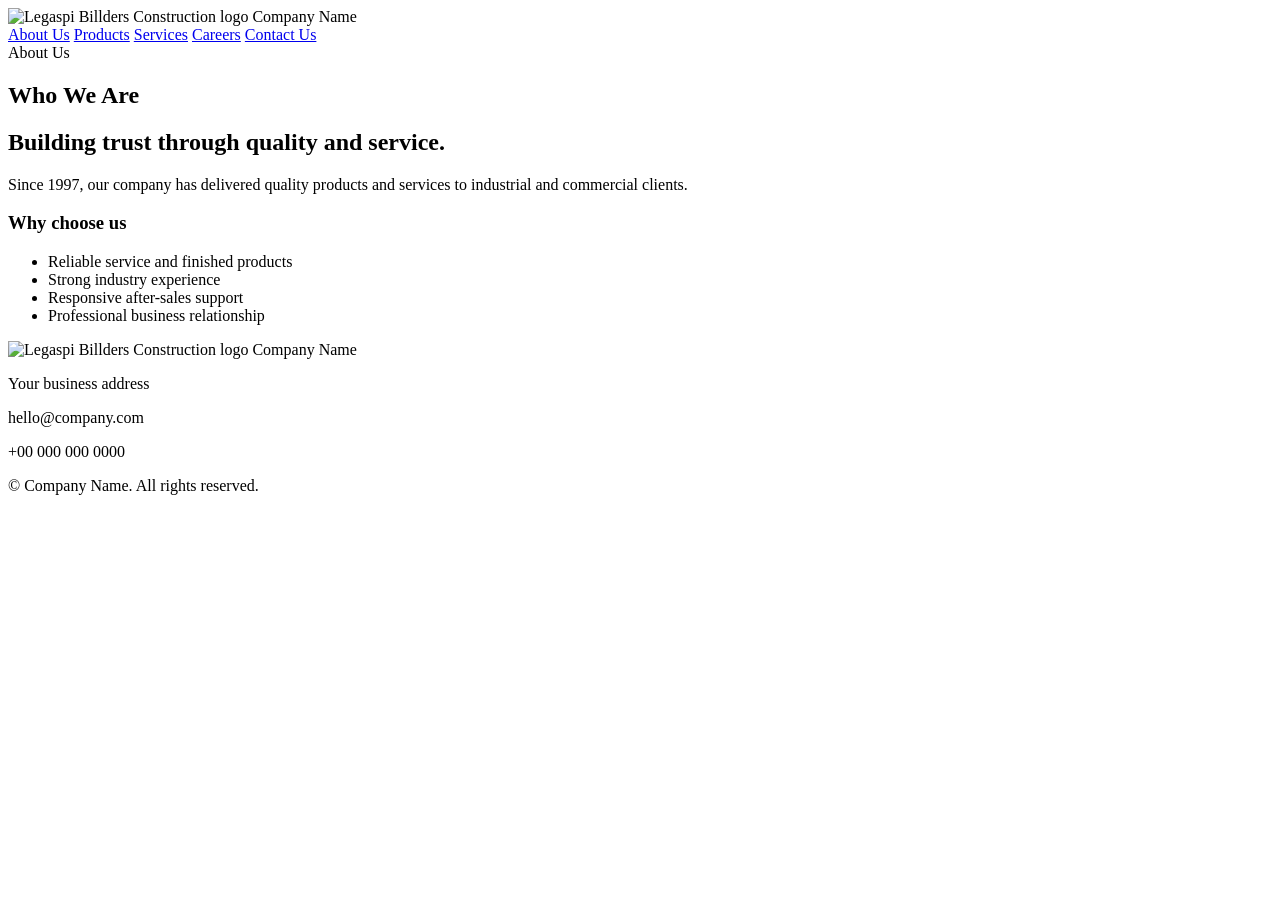
==== about.html @ e93a600a "Add files via upload" ====
<!DOCTYPE html>
<html lang="en">
  <head>
    <meta charset="UTF-8" />
    <meta name="viewport" content="width=device-width, initial-scale=1.0" />
    <title>About | Company Name</title>
    <meta name="description" content="Learn more about the company background, values, and experience." />
    <link rel="preconnect" href="https://fonts.googleapis.com" />
    <link rel="preconnect" href="https://fonts.gstatic.com" crossorigin />
    <link href="https://fonts.googleapis.com/css2?family=Inter:wght@400;500;600;700;800&display=swap" rel="stylesheet" />
    <link rel="stylesheet" href="css/style.css" />
  </head>
  <body>
    <header class="site-header">
      <div class="container nav">
        <div class="brand">
          <img src="assets/logo.png" alt="Legaspi Billders Construction logo" class="brand-logo" />
          <span id="brand-name">Company Name</span>
        </div>
        <nav class="main-nav" aria-label="Main navigation">
          <a href="index.html">About Us</a>
          <a href="products.html">Products</a>
          <a href="services.html">Services</a>
          <a href="careers.html">Careers</a>
          <a href="contact.html">Contact Us</a>
        </nav>
      </div>
    </header>

    <main>
      <section class="page-hero small-hero">
        <div class="page-hero-overlay"></div>
        <div class="container page-hero-inner">
          <span class="section-tag light">About Us</span>
          <h1>Who We Are</h1>
        </div>
      </section>

      <section class="section">
        <div class="container content-grid">
          <div>
            <h2 id="about-title">Building trust through quality and service.</h2>
            <p id="about-summary">
              Since 1997, our company has delivered quality products and services to industrial and commercial clients.
            </p>
          </div>
          <div class="info-panel">
            <h3>Why choose us</h3>
            <ul>
              <li>Reliable service and finished products</li>
              <li>Strong industry experience</li>
              <li>Responsive after-sales support</li>
              <li>Professional business relationship</li>
            </ul>
          </div>
        </div>
      </section>
    </main>

    <footer class="site-footer">
      <div class="container footer-inner">
        <div>
          <div class="brand footer-brand">
            <img src="assets/logo.png" alt="Legaspi Billders Construction logo" class="brand-logo footer-logo" />
            <span id="footer-brand">Company Name</span>
          </div>
          <p id="footer-address">Your business address</p>
        </div>
        <div>
          <p id="footer-contact">hello@company.com</p>
          <p id="footer-phone">+00 000 000 0000</p>
        </div>
      </div>
      <div class="container footer-bottom">
        <p>© <span id="year"></span> <span id="company-short">Company Name</span>. All rights reserved.</p>
      </div>
    </footer>

    <script src="js/site-data.js"></script>
  </body>
</html>
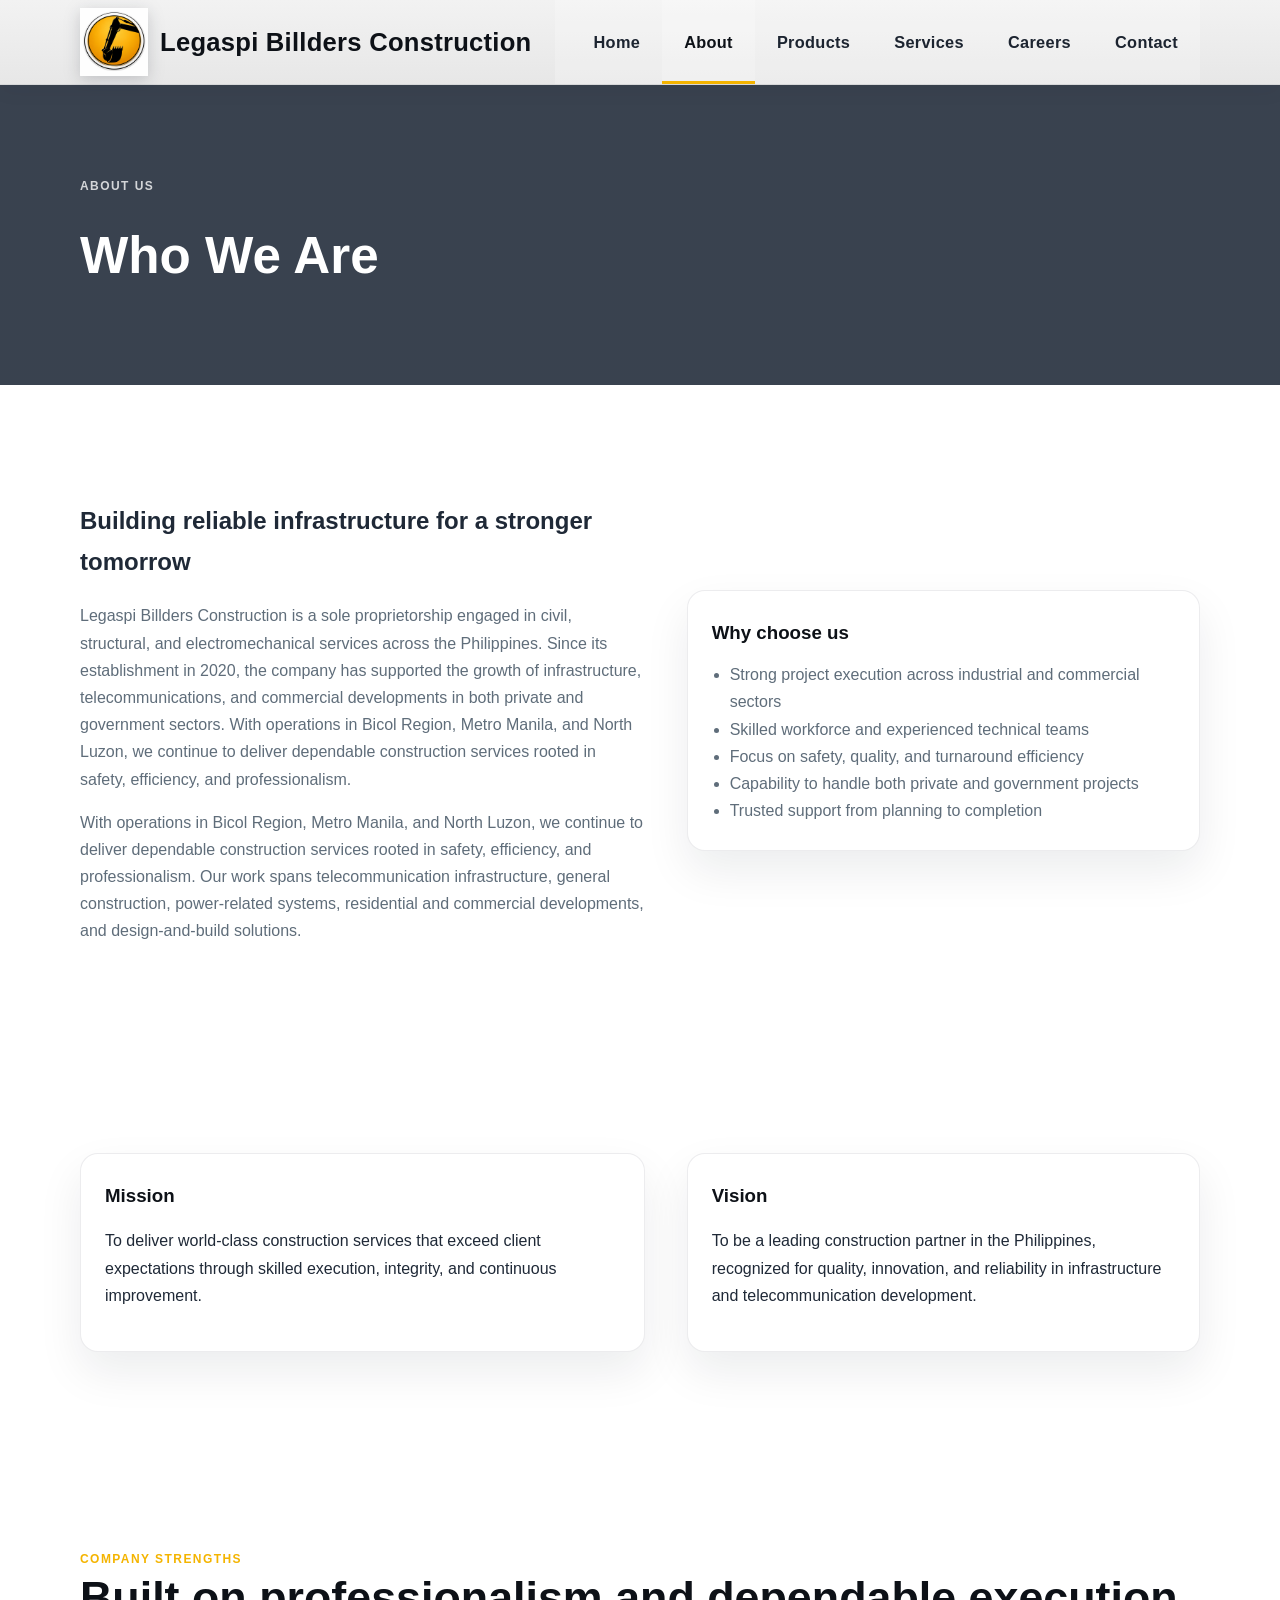
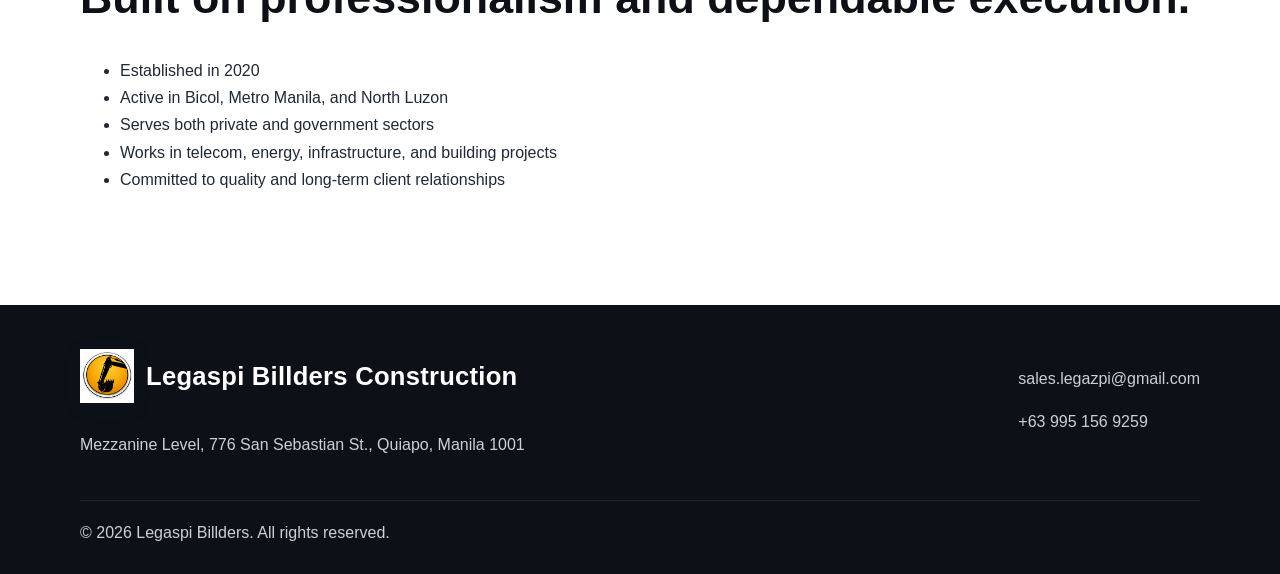
==== commit 3fe5be9f: "Add files via upload" ====
--- a/about.html
+++ b/about.html
@@ -3,8 +3,8 @@
   <head>
     <meta charset="UTF-8" />
     <meta name="viewport" content="width=device-width, initial-scale=1.0" />
-    <title>About | Company Name</title>
-    <meta name="description" content="Learn more about the company background, values, and experience." />
+    <title>About | Legaspi Billders Construction</title>
+    <meta name="description" content="Learn more about Legaspi Billders Construction, our mission, vision, and commitment to dependable construction across the Philippines." />
     <link rel="preconnect" href="https://fonts.googleapis.com" />
     <link rel="preconnect" href="https://fonts.gstatic.com" crossorigin />
     <link href="https://fonts.googleapis.com/css2?family=Inter:wght@400;500;600;700;800&display=swap" rel="stylesheet" />
@@ -15,14 +15,15 @@
       <div class="container nav">
         <div class="brand">
           <img src="assets/logo.png" alt="Legaspi Billders Construction logo" class="brand-logo" />
-          <span id="brand-name">Company Name</span>
+          <span id="brand-name">Legaspi Billders Construction</span>
         </div>
         <nav class="main-nav" aria-label="Main navigation">
-          <a href="index.html">About Us</a>
+          <a href="index.html">Home</a>
+          <a href="about.html" class="active">About</a>
           <a href="products.html">Products</a>
           <a href="services.html">Services</a>
           <a href="careers.html">Careers</a>
-          <a href="contact.html">Contact Us</a>
+          <a href="contact.html">Contact</a>
         </nav>
       </div>
     </header>
@@ -39,20 +40,53 @@
       <section class="section">
         <div class="container content-grid">
           <div>
-            <h2 id="about-title">Building trust through quality and service.</h2>
+            <h2 id="about-title">Building reliable infrastructure for a stronger tomorrow</h2>
             <p id="about-summary">
-              Since 1997, our company has delivered quality products and services to industrial and commercial clients.
+              Legaspi Billders Construction is a sole proprietorship engaged in civil, structural, and electromechanical services across the Philippines. Since its establishment in 2020, the company has supported the growth of infrastructure, telecommunications, and commercial developments in both private and government sectors.
+            </p>
+            <p>
+              With operations in Bicol Region, Metro Manila, and North Luzon, we continue to deliver dependable construction services rooted in safety, efficiency, and professionalism. Our work spans telecommunication infrastructure, general construction, power-related systems, residential and commercial developments, and design-and-build solutions.
             </p>
           </div>
           <div class="info-panel">
             <h3>Why choose us</h3>
-            <ul>
-              <li>Reliable service and finished products</li>
-              <li>Strong industry experience</li>
-              <li>Responsive after-sales support</li>
-              <li>Professional business relationship</li>
+            <ul id="why-list">
+              <li>Strong project execution across industrial and commercial sectors</li>
+              <li>Skilled workforce and experienced technical teams</li>
+              <li>Focus on safety, quality, and turnaround efficiency</li>
+              <li>Capability to handle both private and government projects</li>
+              <li>Trusted support from planning to completion</li>
             </ul>
           </div>
+        </div>
+      </section>
+
+      <section class="section">
+        <div class="container two-col">
+          <div class="info-panel">
+            <h3>Mission</h3>
+            <p id="mission-text">To deliver world-class construction services that exceed client expectations through skilled execution, integrity, and continuous improvement.</p>
+          </div>
+          <div class="info-panel">
+            <h3>Vision</h3>
+            <p id="vision-text">To be a leading construction partner in the Philippines, recognized for quality, innovation, and reliability in infrastructure and telecommunication development.</p>
+          </div>
+        </div>
+      </section>
+
+      <section class="section">
+        <div class="container">
+          <div class="section-header">
+            <span class="section-tag">Company strengths</span>
+            <h2>Built on professionalism and dependable execution.</h2>
+          </div>
+          <ul class="check-list" id="strengths-list">
+            <li>Established in 2020</li>
+            <li>Active in Bicol, Metro Manila, and North Luzon</li>
+            <li>Serves both private and government sectors</li>
+            <li>Works in telecom, energy, infrastructure, and building projects</li>
+            <li>Committed to quality and long-term client relationships</li>
+          </ul>
         </div>
       </section>
     </main>
@@ -62,17 +96,17 @@
         <div>
           <div class="brand footer-brand">
             <img src="assets/logo.png" alt="Legaspi Billders Construction logo" class="brand-logo footer-logo" />
-            <span id="footer-brand">Company Name</span>
+            <span id="footer-brand">Legaspi Billders Construction</span>
           </div>
-          <p id="footer-address">Your business address</p>
+          <p id="footer-address">Mezzanine Level, 776 San Sebastian St., Quiapo, Manila 1001</p>
         </div>
         <div>
-          <p id="footer-contact">hello@company.com</p>
-          <p id="footer-phone">+00 000 000 0000</p>
+          <p id="footer-contact">sales.legazpi@gmail.com</p>
+          <p id="footer-phone">+63 995 156 9259</p>
         </div>
       </div>
       <div class="container footer-bottom">
-        <p>© <span id="year"></span> <span id="company-short">Company Name</span>. All rights reserved.</p>
+        <p>© <span id="year"></span> <span id="company-short">Legaspi Billders Construction</span>. All rights reserved.</p>
       </div>
     </footer>
 
--- a/css/style.css
+++ b/css/style.css
@@ -0,0 +1,452 @@
+:root {
+  --primary: #111827;
+  --primary-dark: #0d1117;
+  --secondary: #f1f5f9;
+  --accent: #f4b400;
+  --accent-soft: #f8d767;
+  --text: #1f2937;
+  --muted: #5f6d7a;
+  --white: #ffffff;
+  --border: rgba(15, 23, 42, 0.08);
+  --shadow: 0 20px 45px rgba(15, 23, 42, 0.08);
+  --radius: 18px;
+}
+
+* {
+  box-sizing: border-box;
+}
+
+html {
+  scroll-behavior: smooth;
+}
+
+body {
+  margin: 0;
+  font-family: "Inter", sans-serif;
+  color: var(--text);
+  background: #fff;
+  line-height: 1.7;
+}
+
+a {
+  color: inherit;
+  text-decoration: none;
+}
+
+img {
+  max-width: 100%;
+  display: block;
+}
+
+.container {
+  width: min(1120px, calc(100% - 32px));
+  margin: 0 auto;
+}
+
+.site-header {
+  position: sticky;
+  top: 0;
+  z-index: 50;
+  background: linear-gradient(180deg, #f2f2f2 0%, #e7e7e7 100%);
+  border-bottom: 1px solid rgba(17, 24, 39, 0.12);
+  box-shadow: 0 8px 18px rgba(17, 24, 39, 0.04);
+}
+
+.nav {
+  display: flex;
+  align-items: center;
+  justify-content: space-between;
+  min-height: 84px;
+  gap: 24px;
+}
+
+.brand {
+  display: inline-flex;
+  align-items: center;
+  gap: 12px;
+  font-size: clamp(1.1rem, 2vw, 1.75rem);
+  font-weight: 900;
+  letter-spacing: 0.01em;
+  color: var(--primary-dark);
+  line-height: 1.12;
+}
+
+.brand-logo {
+  width: 68px;
+  height: 68px;
+  object-fit: contain;
+  display: block;
+  filter: drop-shadow(0 4px 8px rgba(17, 24, 39, 0.18));
+}
+
+.footer-logo {
+  width: 54px;
+  height: 54px;
+}
+
+.main-nav {
+  display: flex;
+  align-items: stretch;
+  gap: 0;
+  font-size: 1.02rem;
+  background: rgba(255, 255, 255, 0.2);
+  flex: 1;
+  justify-content: flex-end;
+}
+
+.main-nav a {
+  color: #1c2430;
+  transition: all 0.2s ease;
+  padding: 24px 22px 19px;
+  min-height: 84px;
+  display: inline-flex;
+  align-items: center;
+  justify-content: center;
+  border-bottom: 3px solid transparent;
+  font-weight: 700;
+  letter-spacing: 0.02em;
+}
+
+.main-nav a:hover,
+.main-nav a.active {
+  color: var(--primary-dark);
+  border-bottom-color: var(--accent);
+  background: rgba(255, 255, 255, 0.18);
+}
+
+.hero {
+  position: relative;
+  min-height: 540px;
+  display: flex;
+  align-items: center;
+  background-image: linear-gradient(rgba(11, 27, 47, 0.6), rgba(11, 27, 47, 0.6)), url("https://images.unsplash.com/photo-1522202176988-66273c2fd55f?auto=format&fit=crop&w=1600&q=80");
+  background-size: cover;
+  background-position: center;
+}
+
+.hero-overlay {
+  position: absolute;
+  inset: 0;
+  background: linear-gradient(90deg, rgba(7, 22, 38, 0.7), rgba(7, 22, 38, 0.35));
+}
+
+.hero-inner {
+  position: relative;
+  z-index: 1;
+  padding: 80px 0;
+}
+
+.hero-copy {
+  max-width: 640px;
+  color: var(--white);
+}
+
+.eyebrow,
+.section-tag {
+  display: inline-block;
+  font-size: 0.75rem;
+  font-weight: 800;
+  letter-spacing: 0.12em;
+  text-transform: uppercase;
+  color: var(--accent);
+}
+
+.section-tag.light {
+  color: rgba(255, 255, 255, 0.78);
+}
+
+.hero h1 {
+  margin: 14px 0 18px;
+  font-size: clamp(2.3rem, 5vw, 4rem);
+  line-height: 1.1;
+}
+
+.hero p {
+  margin: 0;
+  color: rgba(255, 255, 255, 0.9);
+  font-size: 1.08rem;
+}
+
+.hero-actions {
+  display: flex;
+  gap: 16px;
+  margin-top: 28px;
+  flex-wrap: wrap;
+}
+
+.btn {
+  display: inline-flex;
+  align-items: center;
+  justify-content: center;
+  min-height: 48px;
+  padding: 0 22px;
+  border-radius: 999px;
+  font-weight: 700;
+  border: 1px solid transparent;
+  transition: transform 0.2s ease, opacity 0.2s ease;
+}
+
+.btn:hover {
+  transform: translateY(-1px);
+}
+
+.btn-primary {
+  background: linear-gradient(135deg, var(--accent) 0%, var(--accent-soft) 100%);
+  color: var(--primary-dark);
+  box-shadow: 0 10px 18px rgba(244, 180, 0, 0.22);
+}
+
+.btn-secondary {
+  background: transparent;
+  border-color: rgba(255, 255, 255, 0.45);
+  color: var(--white);
+}
+
+.section {
+  padding: 96px 0;
+}
+
+.two-col,
+.content-grid,
+.contact-grid {
+  display: grid;
+  grid-template-columns: 1.1fr 1fr;
+  gap: 42px;
+  align-items: center;
+}
+
+.section-header {
+  margin-bottom: 32px;
+}
+
+.section-header h2,
+.intro h2,
+.cta-box h2 {
+  margin: 0;
+  font-size: clamp(2rem, 4vw, 2.8rem);
+  line-height: 1.2;
+  color: var(--primary-dark);
+}
+
+.intro p,
+.content-grid p,
+.info-panel li,
+.contact-card p,
+.info-box p {
+  color: var(--muted);
+}
+
+.card-grid {
+  display: grid;
+  grid-template-columns: repeat(3, minmax(0, 1fr));
+  gap: 24px;
+}
+
+.wide-grid {
+  grid-template-columns: repeat(2, minmax(0, 1fr));
+}
+
+.service-card,
+.info-box,
+.contact-card,
+.info-panel {
+  background: var(--white);
+  border: 1px solid var(--border);
+  border-radius: var(--radius);
+  box-shadow: var(--shadow);
+}
+
+.service-card {
+  padding: 26px 22px;
+}
+
+.service-card h3,
+.info-box h3,
+.contact-card h3,
+.info-panel h3 {
+  margin-top: 0;
+  margin-bottom: 8px;
+  color: var(--primary-dark);
+}
+
+.service-card p,
+.info-box p,
+.contact-card p,
+.info-panel li {
+  margin: 0;
+  color: var(--muted);
+}
+
+.highlight-band {
+  background: #f8fafc;
+  border-top: 1px solid var(--border);
+  border-bottom: 1px solid var(--border);
+}
+
+.three-col {
+  display: grid;
+  grid-template-columns: repeat(3, minmax(0, 1fr));
+  gap: 22px;
+}
+
+.info-box {
+  padding: 24px 20px;
+}
+
+.cta-section {
+  padding-top: 16px;
+}
+
+.cta-box {
+  padding: 38px 30px;
+  background: linear-gradient(135deg, #edf3fb, #f9fbfd);
+  border: 1px solid var(--border);
+  border-radius: var(--radius);
+  display: flex;
+  align-items: center;
+  justify-content: space-between;
+  gap: 28px;
+}
+
+.site-footer {
+  background: var(--primary-dark);
+  color: rgba(255, 255, 255, 0.8);
+  padding-top: 44px;
+}
+
+.footer-inner {
+  display: flex;
+  justify-content: space-between;
+  align-items: flex-start;
+  gap: 24px;
+}
+
+.footer-bottom {
+  border-top: 1px solid rgba(255, 255, 255, 0.08);
+  margin-top: 26px;
+  padding: 18px 0 28px;
+}
+
+.footer-bottom p {
+  margin: 0;
+}
+
+.site-footer .brand {
+  color: var(--white);
+}
+
+.footer-brand {
+  margin-bottom: 12px;
+}
+
+.page-hero {
+  position: relative;
+  min-height: 300px;
+  display: flex;
+  align-items: center;
+  background-image: linear-gradient(rgba(15, 23, 42, 0.75), rgba(15, 23, 42, 0.75)), url("https://images.unsplash.com/photo-1486406146926-c627a92ad1ab?auto=format&fit=crop&w=1600&q=80");
+  background-size: cover;
+  background-position: center;
+}
+
+.page-hero-overlay {
+  position: absolute;
+  inset: 0;
+  background: rgba(13, 25, 39, 0.28);
+}
+
+.page-hero-inner {
+  position: relative;
+  z-index: 1;
+  padding: 70px 0;
+  color: var(--white);
+}
+
+.page-hero h1 {
+  margin: 14px 0 0;
+  font-size: clamp(2.2rem, 4vw, 3.4rem);
+}
+
+.info-panel {
+  padding: 26px 24px;
+}
+
+.info-panel ul {
+  margin: 12px 0 0;
+  padding-left: 18px;
+}
+
+.contact-grid {
+  align-items: start;
+}
+
+.contact-card {
+  padding: 28px 24px;
+}
+
+.contact-form {
+  display: grid;
+  gap: 14px;
+  margin-top: 18px;
+}
+
+.contact-form input,
+.contact-form textarea {
+  width: 100%;
+  border: 1px solid var(--border);
+  border-radius: 12px;
+  padding: 14px 16px;
+  font: inherit;
+  background: rgba(255, 255, 255, 0.85);
+}
+
+.contact-form textarea {
+  resize: vertical;
+  min-height: 120px;
+}
+
+.contact-form .btn {
+  width: fit-content;
+  border: none;
+  cursor: pointer;
+}
+
+@media (max-width: 900px) {
+  .card-grid,
+  .three-col,
+  .two-col,
+  .content-grid,
+  .contact-grid,
+  .wide-grid {
+    grid-template-columns: 1fr;
+  }
+
+  .nav {
+    flex-direction: column;
+    justify-content: center;
+    gap: 12px;
+    padding: 18px 0;
+  }
+
+  .brand {
+    font-size: 1.25rem;
+  }
+
+  .main-nav {
+    flex-wrap: wrap;
+    justify-content: center;
+    width: 100%;
+    gap: 0;
+  }
+
+  .main-nav a {
+    min-height: auto;
+    padding: 14px 16px 12px;
+  }
+
+  .cta-box,
+  .footer-inner {
+    flex-direction: column;
+    align-items: flex-start;
+  }
+}
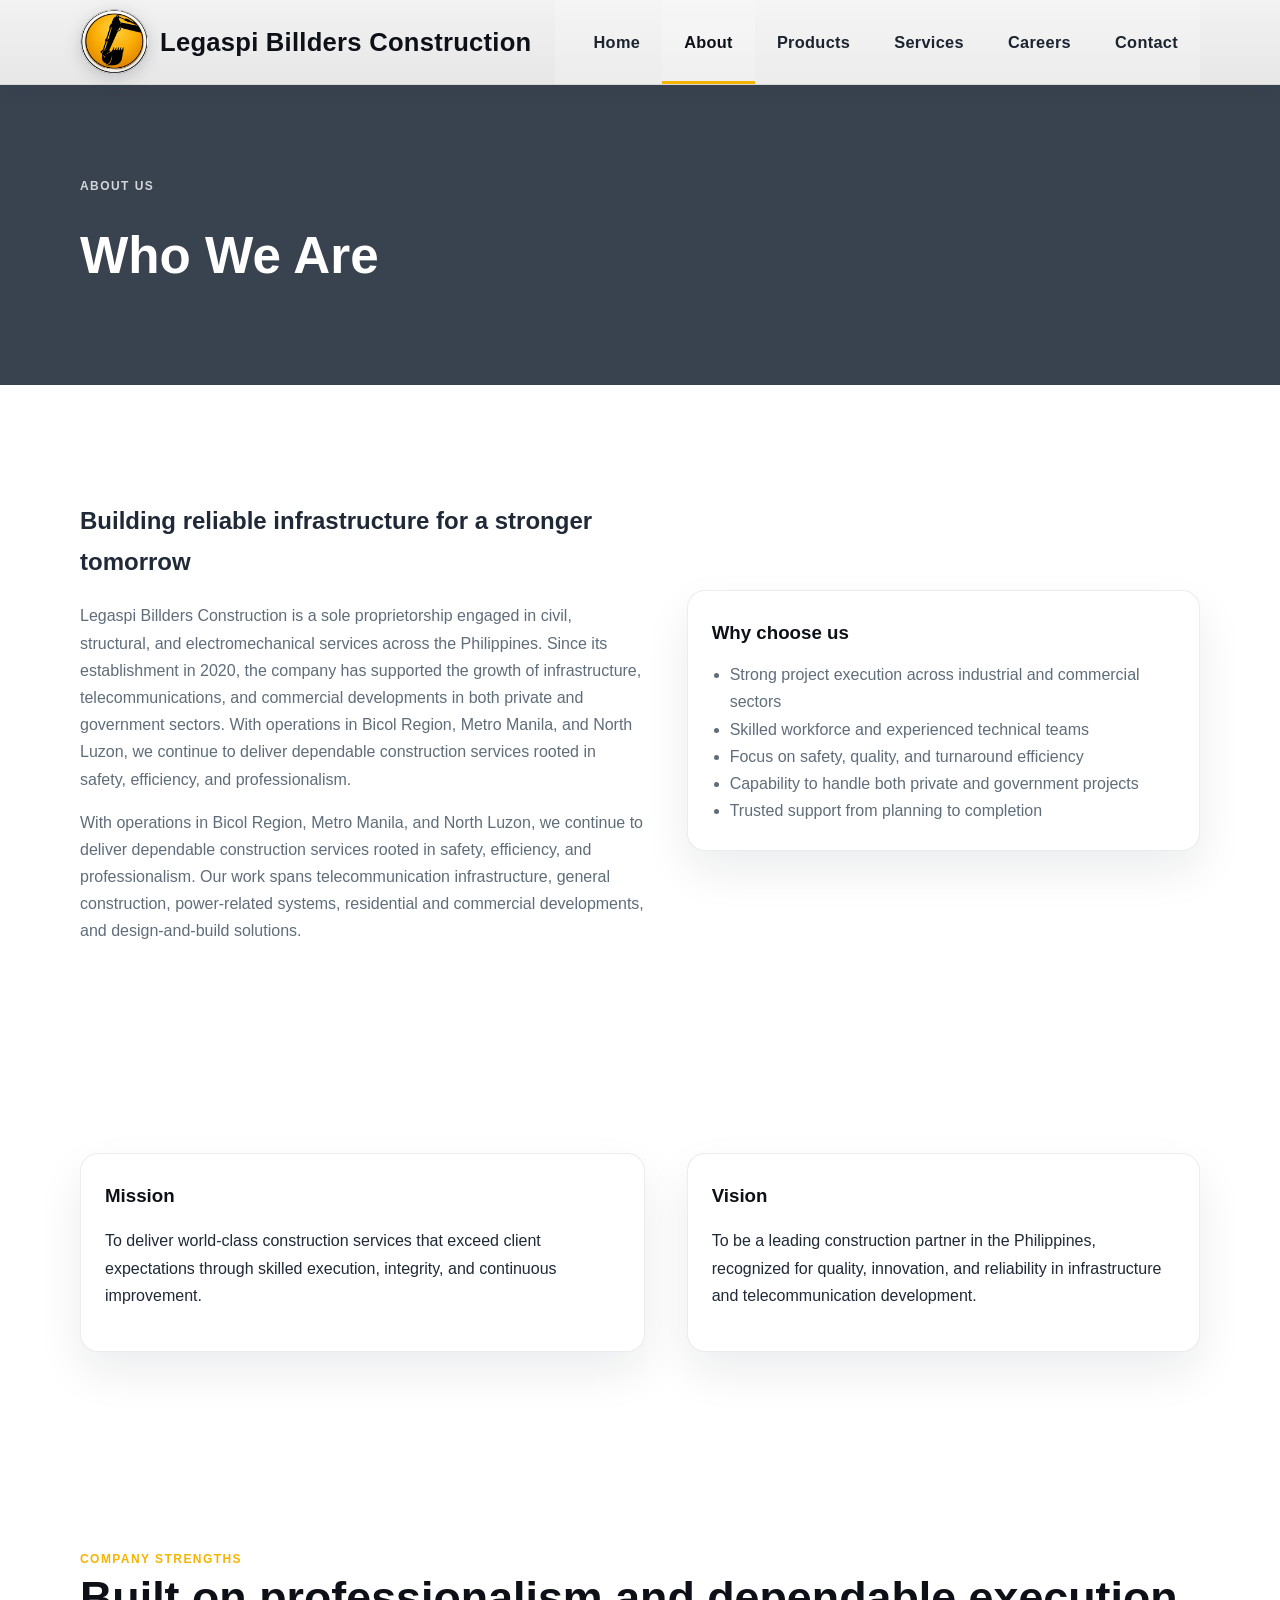
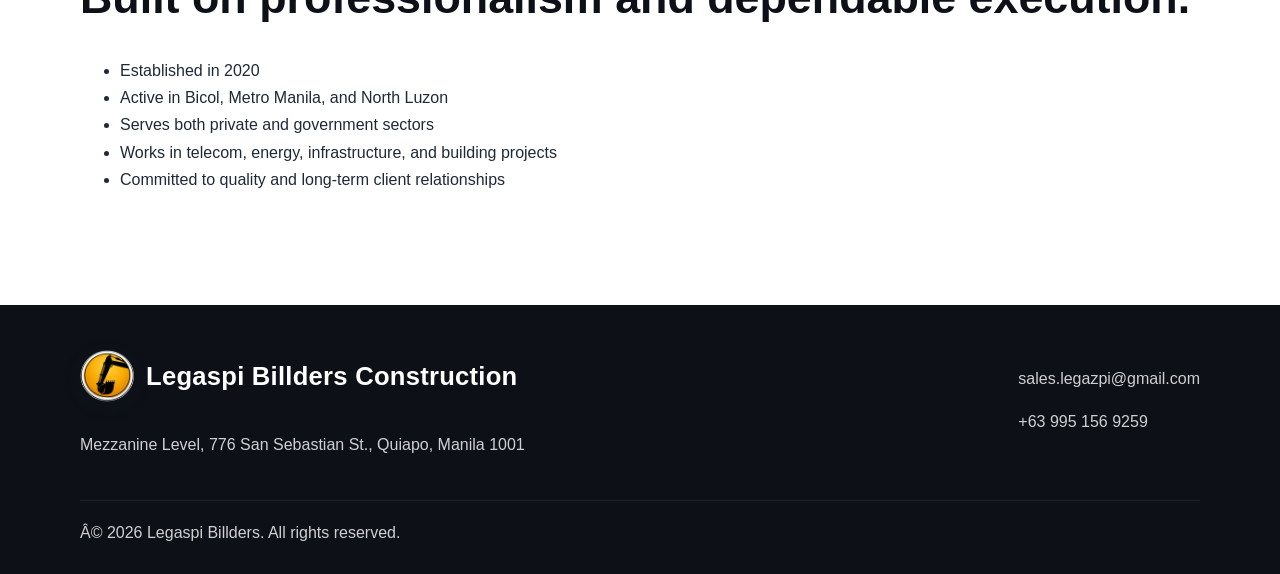
==== commit 83e9182d: "Add files via upload" ====
--- a/about.html
+++ b/about.html
@@ -1,4 +1,4 @@
-<!DOCTYPE html>
+﻿<!DOCTYPE html>
 <html lang="en">
   <head>
     <meta charset="UTF-8" />
@@ -14,7 +14,7 @@
     <header class="site-header">
       <div class="container nav">
         <div class="brand">
-          <img src="assets/logo.png" alt="Legaspi Billders Construction logo" class="brand-logo" />
+          <img src="assets/logo.svg" alt="Legaspi Billders Construction logo" class="brand-logo" />
           <span id="brand-name">Legaspi Billders Construction</span>
         </div>
         <nav class="main-nav" aria-label="Main navigation">
@@ -95,7 +95,7 @@
       <div class="container footer-inner">
         <div>
           <div class="brand footer-brand">
-            <img src="assets/logo.png" alt="Legaspi Billders Construction logo" class="brand-logo footer-logo" />
+            <img src="assets/logo.svg" alt="Legaspi Billders Construction logo" class="brand-logo footer-logo" />
             <span id="footer-brand">Legaspi Billders Construction</span>
           </div>
           <p id="footer-address">Mezzanine Level, 776 San Sebastian St., Quiapo, Manila 1001</p>
@@ -106,10 +106,11 @@
         </div>
       </div>
       <div class="container footer-bottom">
-        <p>© <span id="year"></span> <span id="company-short">Legaspi Billders Construction</span>. All rights reserved.</p>
+        <p>Â© <span id="year"></span> <span id="company-short">Legaspi Billders Construction</span>. All rights reserved.</p>
       </div>
     </footer>
 
     <script src="js/site-data.js"></script>
   </body>
 </html>
+
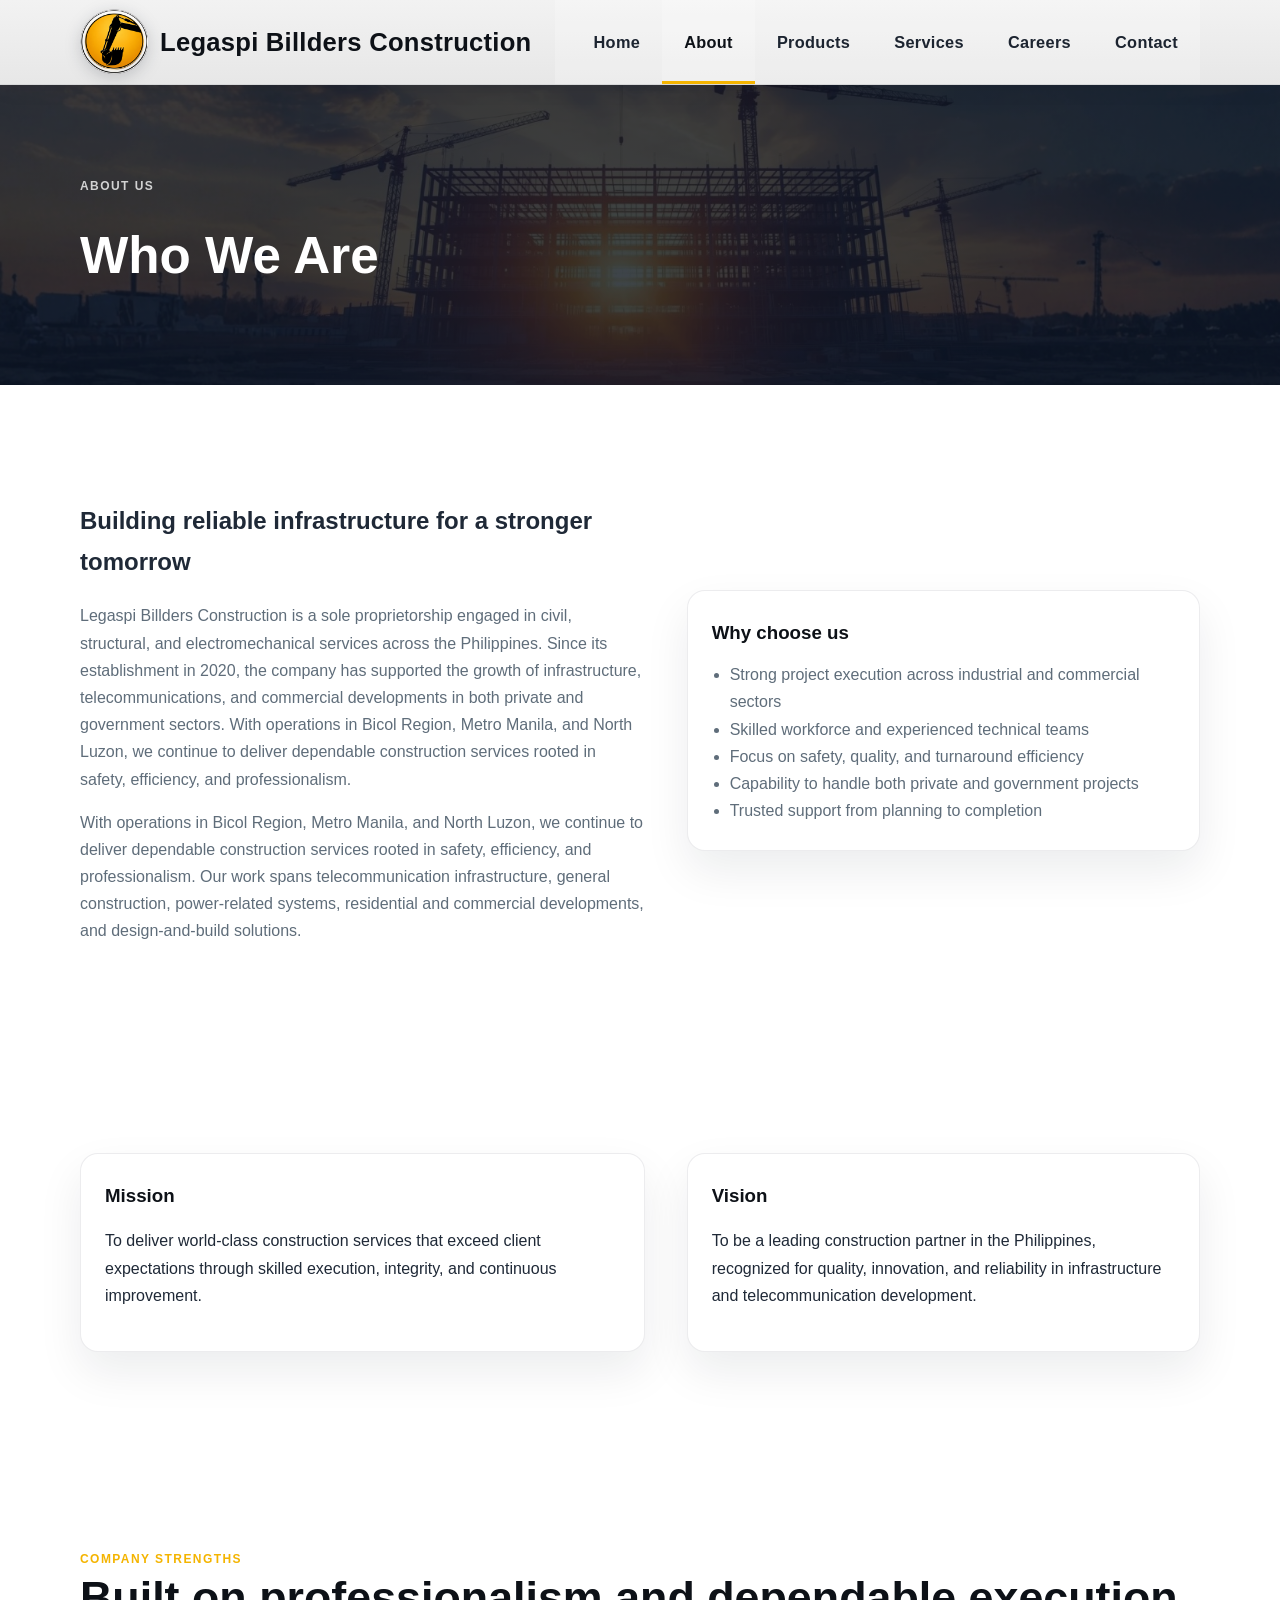
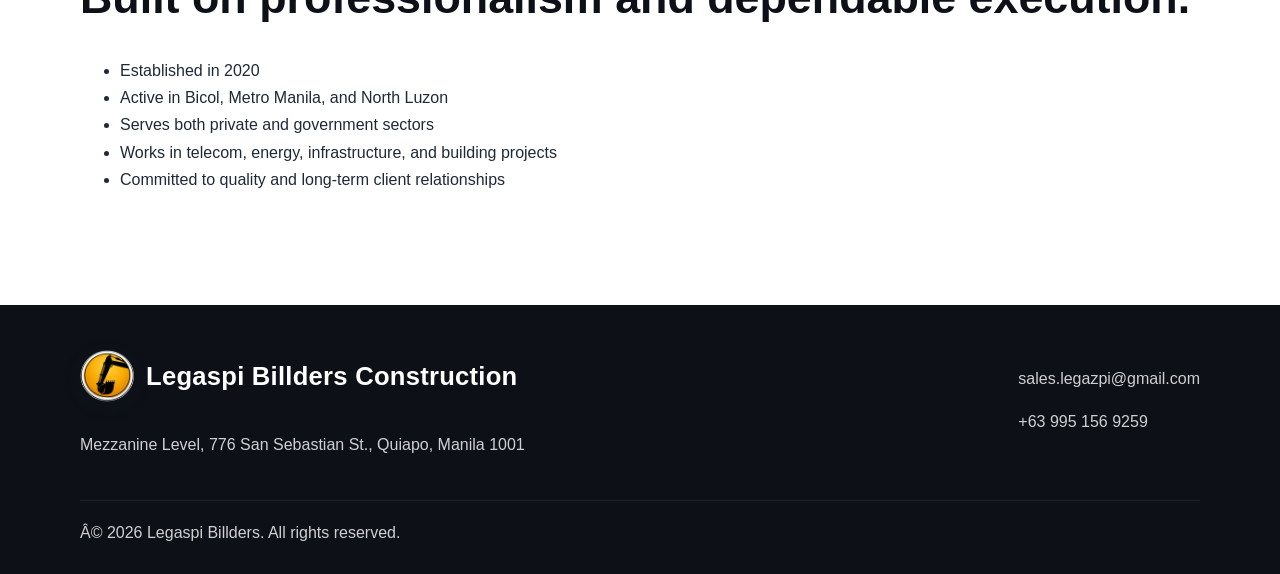
==== commit b8307b44: "Add files via upload" ====
--- a/about.html
+++ b/about.html
@@ -10,7 +10,7 @@
     <link href="https://fonts.googleapis.com/css2?family=Inter:wght@400;500;600;700;800&display=swap" rel="stylesheet" />
     <link rel="stylesheet" href="css/style.css" />
   </head>
-  <body>
+  <body class="page-about">
     <header class="site-header">
       <div class="container nav">
         <div class="brand">
--- a/css/style.css
+++ b/css/style.css
@@ -119,7 +119,7 @@
   min-height: 540px;
   display: flex;
   align-items: center;
-  background-image: linear-gradient(rgba(11, 27, 47, 0.6), rgba(11, 27, 47, 0.6)), url("https://images.unsplash.com/photo-1522202176988-66273c2fd55f?auto=format&fit=crop&w=1600&q=80");
+  background-image: linear-gradient(rgba(11, 27, 47, 0.6), rgba(11, 27, 47, 0.6)), url("../assets/Home_Background.png");
   background-size: cover;
   background-position: center;
 }
@@ -344,9 +344,30 @@
   min-height: 300px;
   display: flex;
   align-items: center;
-  background-image: linear-gradient(rgba(15, 23, 42, 0.75), rgba(15, 23, 42, 0.75)), url("https://images.unsplash.com/photo-1486406146926-c627a92ad1ab?auto=format&fit=crop&w=1600&q=80");
+  background-image: linear-gradient(rgba(15, 23, 42, 0.75), rgba(15, 23, 42, 0.75)), url("../assets/Home_Background.png");
   background-size: cover;
   background-position: center;
+  background-repeat: no-repeat;
+}
+
+body.page-about .page-hero {
+  background-image: linear-gradient(rgba(15, 23, 42, 0.72), rgba(15, 23, 42, 0.72)), url("../assets/about-background.png");
+}
+
+body.page-products .page-hero {
+  background-image: linear-gradient(rgba(15, 23, 42, 0.72), rgba(15, 23, 42, 0.72)), url("../assets/products-background.png");
+}
+
+body.page-services .page-hero {
+  background-image: linear-gradient(rgba(15, 23, 42, 0.72), rgba(15, 23, 42, 0.72)), url("../assets/services-background.png");
+}
+
+body.page-careers .page-hero {
+  background-image: linear-gradient(rgba(15, 23, 42, 0.72), rgba(15, 23, 42, 0.72)), url("../assets/careers-background.png");
+}
+
+body.page-contact .page-hero {
+  background-image: linear-gradient(rgba(15, 23, 42, 0.72), rgba(15, 23, 42, 0.72)), url("../assets/contact-background.png");
 }
 
 .page-hero-overlay {
@@ -393,22 +414,53 @@
 .contact-form input,
 .contact-form textarea {
   width: 100%;
-  border: 1px solid var(--border);
-  border-radius: 12px;
-  padding: 14px 16px;
+  border: 1px solid rgba(17, 24, 39, 0.12);
+  border-radius: 14px;
+  padding: 16px 18px;
   font: inherit;
-  background: rgba(255, 255, 255, 0.85);
+  font-size: 1.02rem;
+  background: rgba(255, 255, 255, 0.92);
+  color: var(--text);
+  box-shadow: inset 0 1px 2px rgba(17, 24, 39, 0.02);
+}
+
+.contact-form input::placeholder,
+.contact-form textarea::placeholder {
+  color: #6b7280;
 }
 
 .contact-form textarea {
   resize: vertical;
-  min-height: 120px;
+  min-height: 140px;
 }
 
 .contact-form .btn {
   width: fit-content;
   border: none;
   cursor: pointer;
+}
+
+.form-status {
+  margin-top: 18px;
+  min-height: 24px;
+  font-weight: 700;
+  color: #0f766e;
+  background: rgba(16, 185, 129, 0.08);
+  border: 1px solid rgba(16, 185, 129, 0.2);
+  border-radius: 12px;
+  padding: 12px 14px;
+}
+
+.form-status.success {
+  color: #0f766e;
+  background: rgba(16, 185, 129, 0.08);
+  border-color: rgba(16, 185, 129, 0.2);
+}
+
+.form-status.error {
+  color: #b91c1c;
+  background: rgba(239, 68, 68, 0.08);
+  border-color: rgba(239, 68, 68, 0.2);
 }
 
 @media (max-width: 900px) {
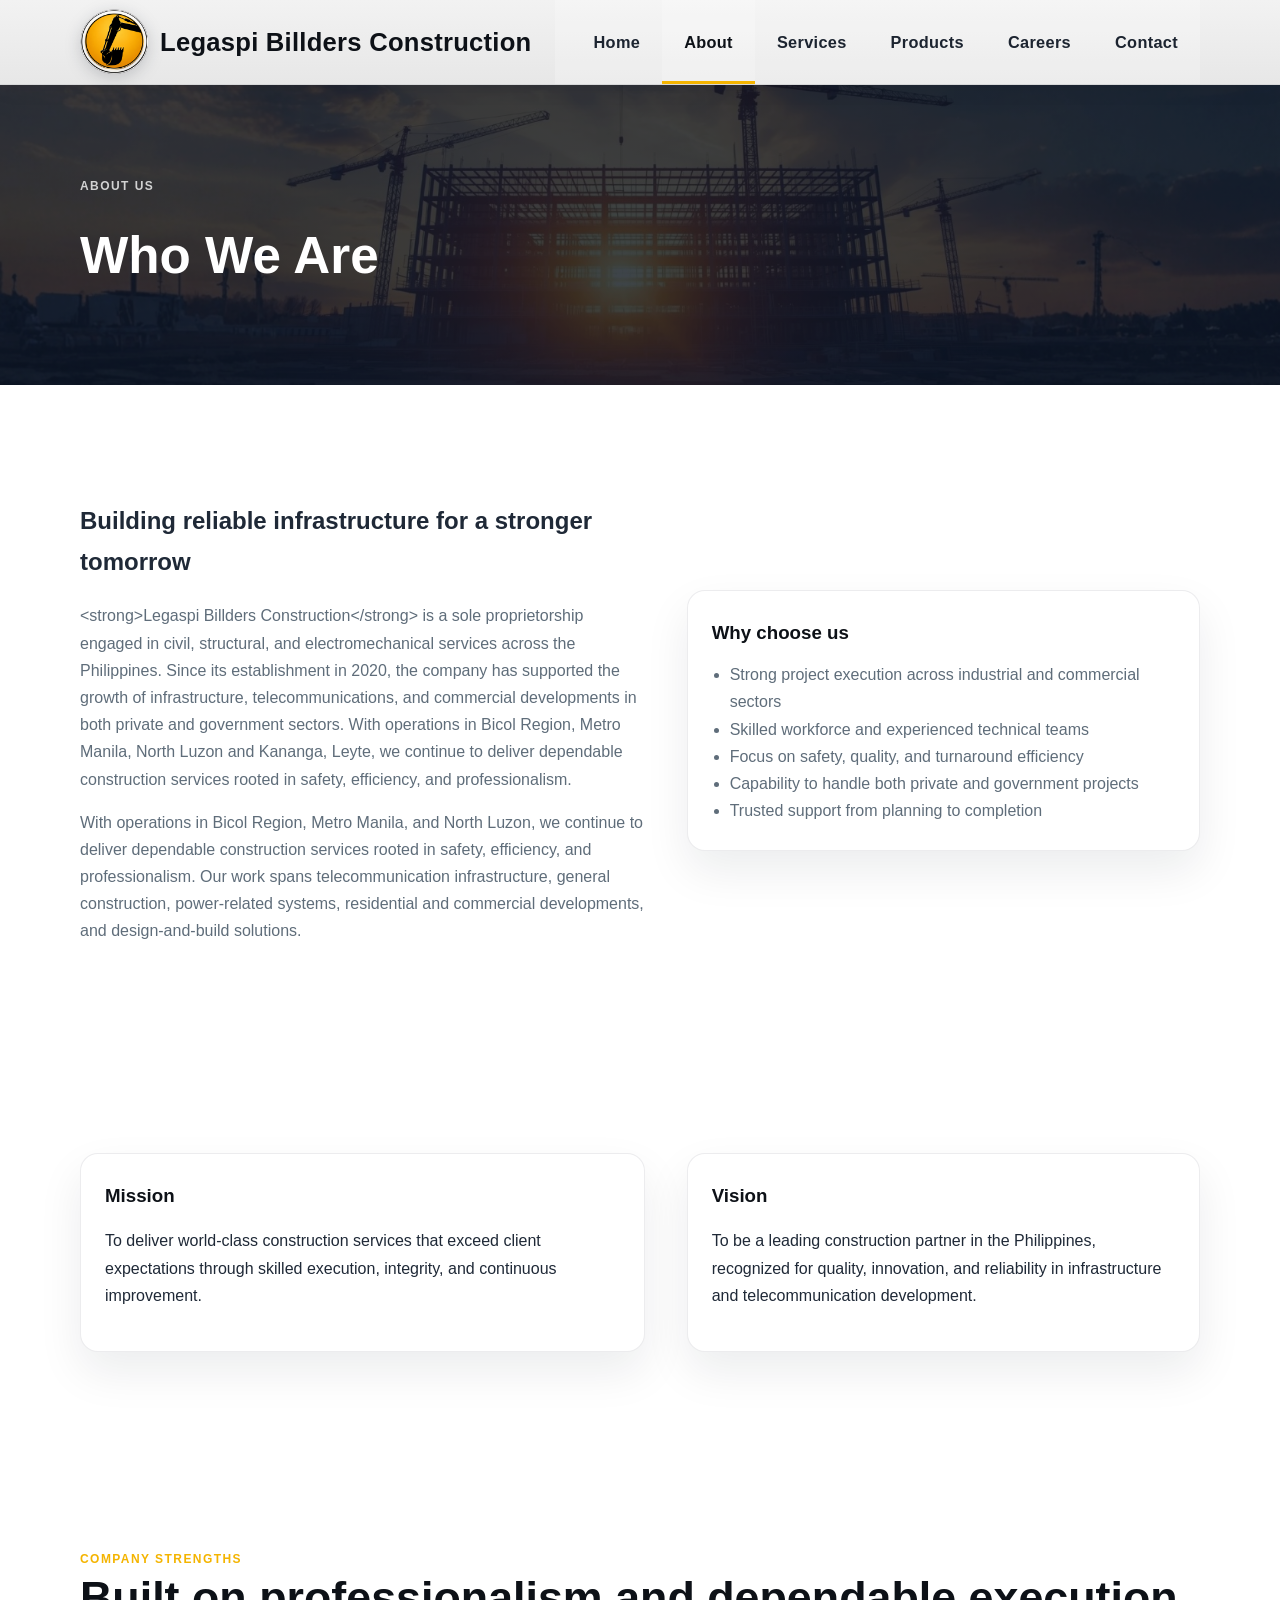
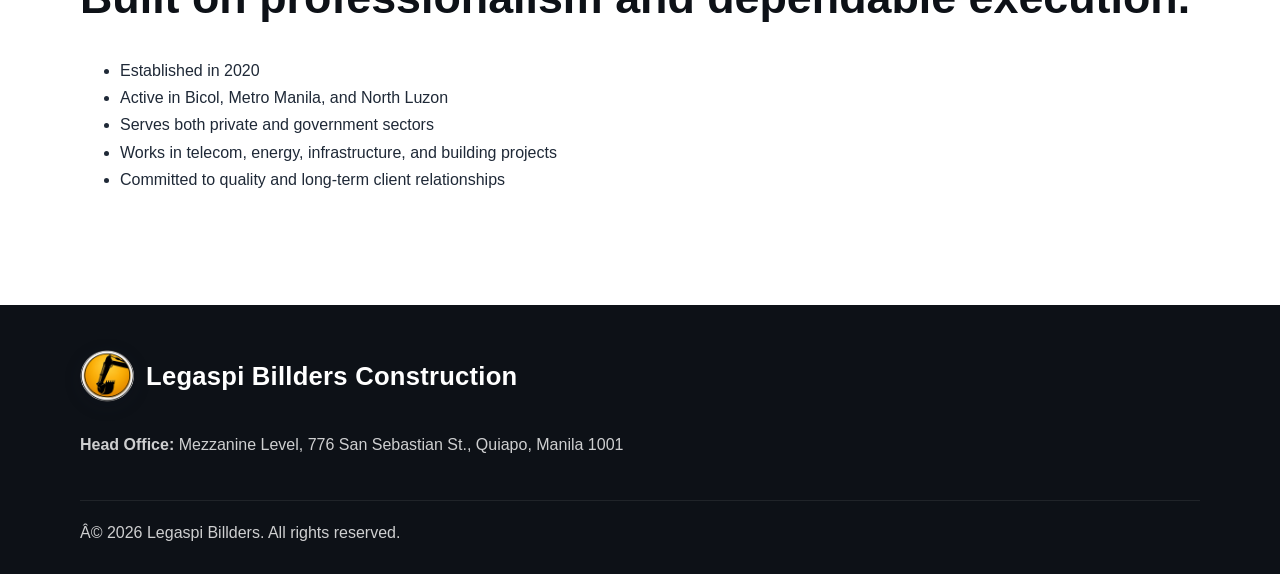
==== commit e33ea499: "Add files via upload" ====
--- a/about.html
+++ b/about.html
@@ -20,8 +20,8 @@
         <nav class="main-nav" aria-label="Main navigation">
           <a href="index.html">Home</a>
           <a href="about.html" class="active">About</a>
+          <a href="services.html">Services</a>
           <a href="products.html">Products</a>
-          <a href="services.html">Services</a>
           <a href="careers.html">Careers</a>
           <a href="contact.html">Contact</a>
         </nav>
@@ -98,11 +98,7 @@
             <img src="assets/logo.svg" alt="Legaspi Billders Construction logo" class="brand-logo footer-logo" />
             <span id="footer-brand">Legaspi Billders Construction</span>
           </div>
-          <p id="footer-address">Mezzanine Level, 776 San Sebastian St., Quiapo, Manila 1001</p>
-        </div>
-        <div>
-          <p id="footer-contact">sales.legazpi@gmail.com</p>
-          <p id="footer-phone">+63 995 156 9259</p>
+          <p><strong>Head Office:</strong> <span id="footer-head-office">Mezzanine Level, 776 San Sebastian St., Quiapo, Manila 1001</span></p>
         </div>
       </div>
       <div class="container footer-bottom">
--- a/css/style.css
+++ b/css/style.css
@@ -239,7 +239,7 @@
 .card-grid {
   display: grid;
   grid-template-columns: repeat(3, minmax(0, 1fr));
-  gap: 24px;
+  gap: 18px;
 }
 
 .wide-grid {
@@ -257,7 +257,30 @@
 }
 
 .service-card {
-  padding: 26px 22px;
+  padding: 0;
+  overflow: hidden;
+  background: #f3f5f7;
+}
+
+.service-media {
+  background: #ffffff;
+  display: flex;
+  align-items: center;
+  justify-content: center;
+  min-height: 250px;
+  padding: 18px;
+}
+
+.service-media img {
+  display: block;
+  width: 100%;
+  max-height: 220px;
+  object-fit: contain;
+  background: transparent;
+}
+
+.service-copy {
+  padding: 18px 18px 20px;
 }
 
 .service-card h3,
@@ -275,6 +298,22 @@
 .info-panel li {
   margin: 0;
   color: var(--muted);
+}
+
+.service-card h3 {
+  margin: 0 0 8px;
+  color: #0f172a;
+  font-size: clamp(1.2rem, 1.8vw, 1.8rem);
+}
+
+.service-card p {
+  line-height: 1.45;
+  text-align: justify;
+}
+
+.service-card p strong {
+  color: #0f172a;
+  font-weight: 800;
 }
 
 .highlight-band {
